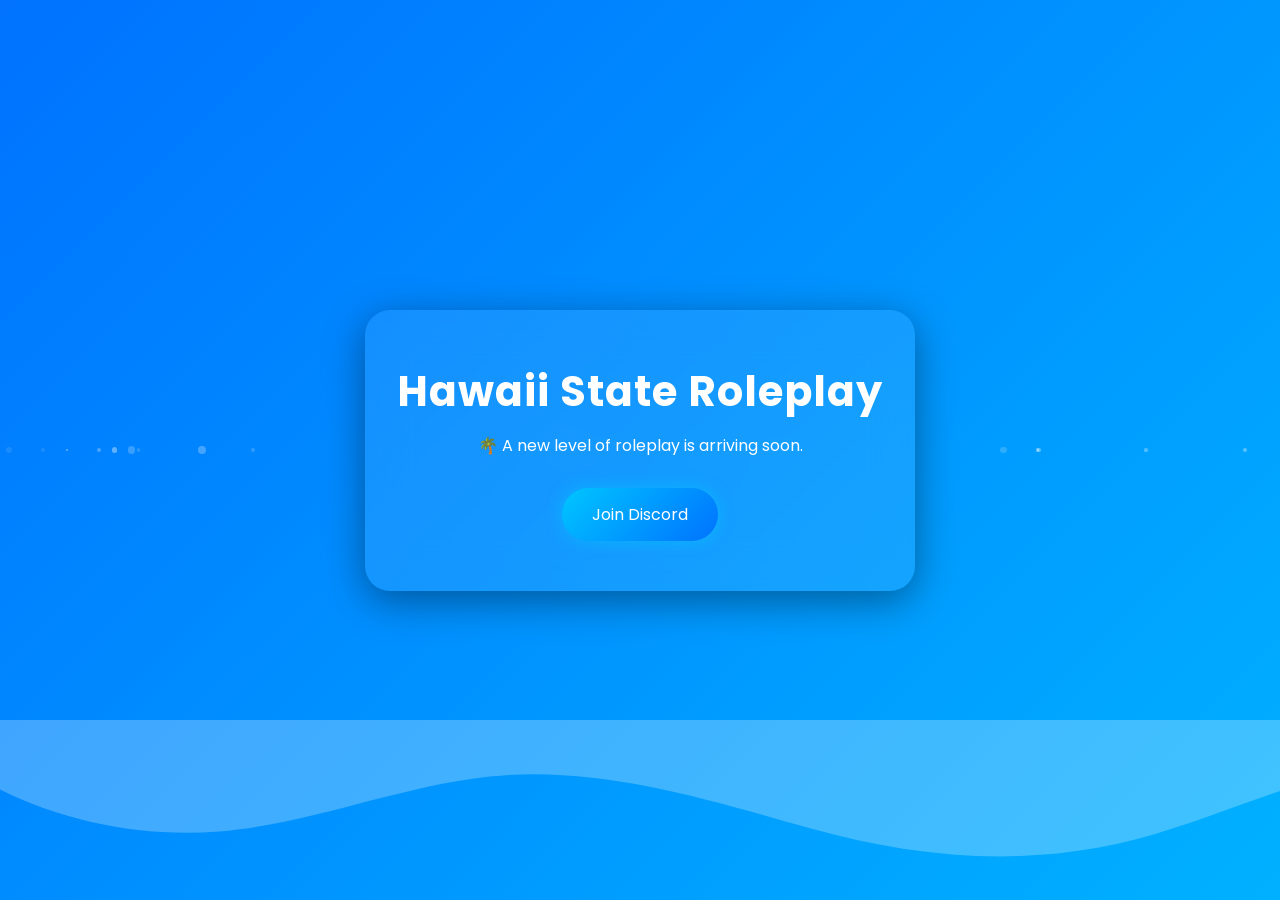
==== index.html @ 7d0d527f "." ====
<!DOCTYPE html>
<html lang="en">
<head>
<meta charset="UTF-8">
<meta name="viewport" content="width=device-width, initial-scale=1.0">
<title>Hawaii State Roleplay</title>

<link href="https://fonts.googleapis.com/css2?family=Poppins:wght@300;500;700&display=swap" rel="stylesheet">

<style>
* {
  margin: 0;
  padding: 0;
  box-sizing: border-box;
  font-family: 'Poppins', sans-serif;
}

body {
  height: 100vh;
  overflow: hidden;
  display: flex;
  align-items: center;
  justify-content: center;
  color: white;
  background: linear-gradient(-45deg, #ff7e5f, #feb47b, #00c6ff, #0072ff);
  background-size: 400% 400%;
  animation: gradientShift 12s ease infinite;
}

/* animated gradient */
@keyframes gradientShift {
  0% { background-position: 0% 50%; }
  50% { background-position: 100% 50%; }
  100% { background-position: 0% 50%; }
}

/* GLASS CARD */
.card {
  position: relative;
  z-index: 5;
  width: 90%;
  max-width: 550px;
  padding: 50px 30px;
  border-radius: 25px;
  background: rgba(255,255,255,0.08);
  backdrop-filter: blur(20px);
  box-shadow: 0 10px 40px rgba(0,0,0,0.4);
  text-align: center;
}

/* TITLE */
h1 {
  font-size: 2.6rem;
  font-weight: 700;
  letter-spacing: 1px;
  animation: fadeUp 1s ease forwards;
}

/* subtitle */
p {
  margin-top: 10px;
  font-size: 1rem;
  opacity: 0.85;
  animation: fadeUp 1.4s ease forwards;
}

/* button */
.btn {
  margin-top: 30px;
  display: inline-block;
  padding: 14px 30px;
  border-radius: 40px;
  text-decoration: none;
  color: white;
  background: linear-gradient(135deg, #00c6ff, #0072ff);
  box-shadow: 0 0 15px rgba(0,198,255,0.6);
  transition: all 0.3s ease;
}

.btn:hover {
  transform: translateY(-3px) scale(1.05);
  box-shadow: 0 0 25px rgba(0,198,255,1);
}

/* fade animation */
@keyframes fadeUp {
  from { opacity: 0; transform: translateY(25px); }
  to { opacity: 1; transform: translateY(0); }
}

/* SVG WAVES */
.wave-container {
  position: absolute;
  bottom: 0;
  width: 100%;
  overflow: hidden;
  line-height: 0;
}

.wave-container svg {
  position: relative;
  display: block;
  width: calc(130% + 1.3px);
  height: 180px;
  animation: waveAnim 10s linear infinite;
}

@keyframes waveAnim {
  0% { transform: translateX(0); }
  100% { transform: translateX(-200px); }
}

/* PARTICLES */
.particle {
  position: absolute;
  background: rgba(255,255,255,0.4);
  border-radius: 50%;
  animation: floatUp linear infinite;
}

@keyframes floatUp {
  from { transform: translateY(100vh) scale(0.5); }
  to { transform: translateY(-10vh) scale(1); }
}

/* MOBILE */
@media (max-width: 500px) {
  h1 { font-size: 1.9rem; }
}
</style>
</head>

<body>

<div class="card">
  <h1>Hawaii State Roleplay</h1>
  <p>🌴 A new level of roleplay is arriving soon.</p>
  <a href="#" class="btn">Join Discord</a>
</div>

<!-- WAVES -->
<div class="wave-container">
<svg viewBox="0 0 1200 120" preserveAspectRatio="none">
  <path d="M0,0V46.29c47.79,22,103.59,32,158,28,70.36-5.37,136.33-33.31,206.8-37.5C438.64,32.43,512.34,53.67,583,72c69.27,18,138.3,24.88,209,13.08,36.15-6,69.85-17.84,104.45-29.34C989.49,25,1113-14.29,1200,5.68V0Z"
  opacity=".25" fill="#ffffff"></path>
</svg>
</div>

<script>
/* PARTICLE GENERATOR */
for (let i = 0; i < 25; i++) {
  let p = document.createElement("div");
  p.className = "particle";

  let size = Math.random() * 6 + 2;
  p.style.width = size + "px";
  p.style.height = size + "px";

  p.style.left = Math.random() * 100 + "vw";
  p.style.animationDuration = (Math.random() * 10 + 5) + "s";
  p.style.opacity = Math.random();

  document.body.appendChild(p);
}
</script>

</body>
</html>
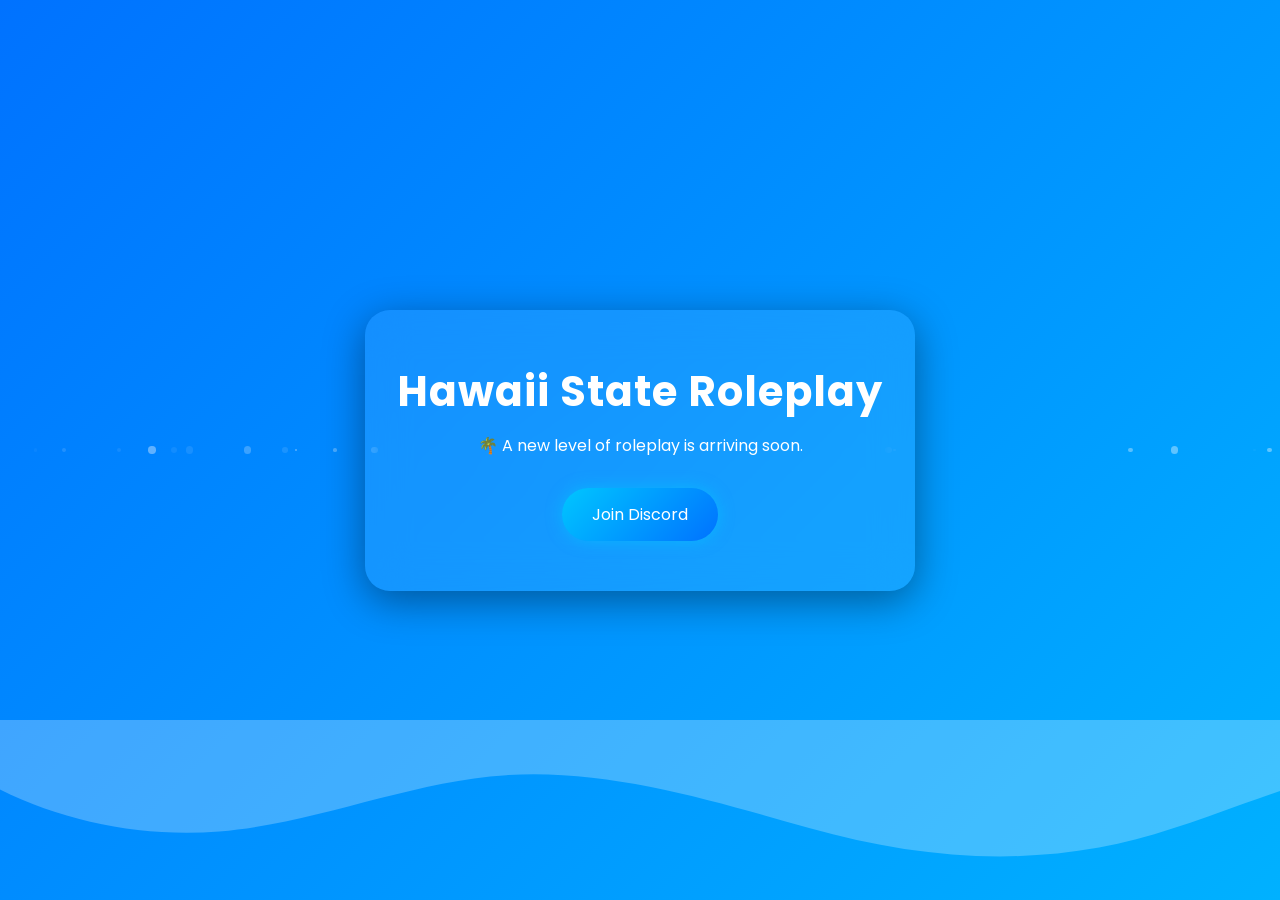
==== commit 71e85053: "Update Discord link in the call-to-action button" ====
--- a/index.html
+++ b/index.html
@@ -135,7 +135,7 @@
 <div class="card">
   <h1>Hawaii State Roleplay</h1>
   <p>🌴 A new level of roleplay is arriving soon.</p>
-  <a href="#" class="btn">Join Discord</a>
+  <a href="https://discord.gg/hsrp" class="btn" target="_blank" rel="noopener noreferrer">Join Discord</a>
 </div>
 
 <!-- WAVES -->
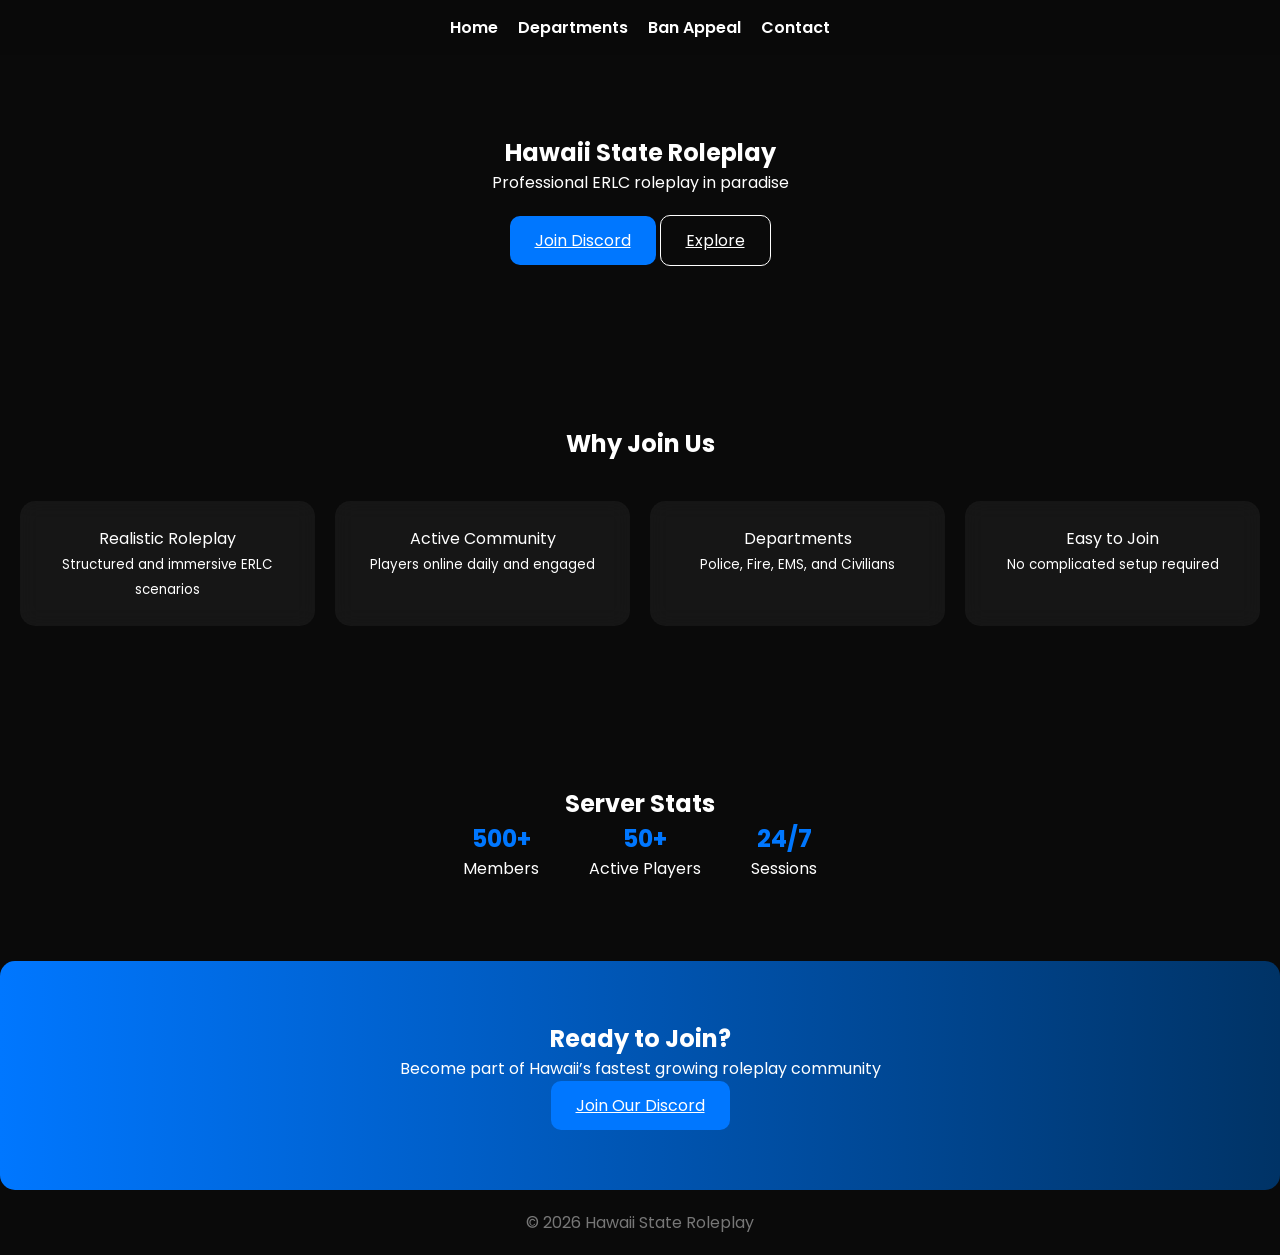
==== commit 8cff1963: "Initialize project structure with HTML, CSS, and JavaScript files" ====
--- a/index.html
+++ b/index.html
@@ -4,165 +4,60 @@
 <meta charset="UTF-8">
 <meta name="viewport" content="width=device-width, initial-scale=1.0">
 <title>Hawaii State Roleplay</title>
-
-<link href="https://fonts.googleapis.com/css2?family=Poppins:wght@300;500;700&display=swap" rel="stylesheet">
-
-<style>
-* {
-  margin: 0;
-  padding: 0;
-  box-sizing: border-box;
-  font-family: 'Poppins', sans-serif;
-}
-
-body {
-  height: 100vh;
-  overflow: hidden;
-  display: flex;
-  align-items: center;
-  justify-content: center;
-  color: white;
-  background: linear-gradient(-45deg, #ff7e5f, #feb47b, #00c6ff, #0072ff);
-  background-size: 400% 400%;
-  animation: gradientShift 12s ease infinite;
-}
-
-/* animated gradient */
-@keyframes gradientShift {
-  0% { background-position: 0% 50%; }
-  50% { background-position: 100% 50%; }
-  100% { background-position: 0% 50%; }
-}
-
-/* GLASS CARD */
-.card {
-  position: relative;
-  z-index: 5;
-  width: 90%;
-  max-width: 550px;
-  padding: 50px 30px;
-  border-radius: 25px;
-  background: rgba(255,255,255,0.08);
-  backdrop-filter: blur(20px);
-  box-shadow: 0 10px 40px rgba(0,0,0,0.4);
-  text-align: center;
-}
-
-/* TITLE */
-h1 {
-  font-size: 2.6rem;
-  font-weight: 700;
-  letter-spacing: 1px;
-  animation: fadeUp 1s ease forwards;
-}
-
-/* subtitle */
-p {
-  margin-top: 10px;
-  font-size: 1rem;
-  opacity: 0.85;
-  animation: fadeUp 1.4s ease forwards;
-}
-
-/* button */
-.btn {
-  margin-top: 30px;
-  display: inline-block;
-  padding: 14px 30px;
-  border-radius: 40px;
-  text-decoration: none;
-  color: white;
-  background: linear-gradient(135deg, #00c6ff, #0072ff);
-  box-shadow: 0 0 15px rgba(0,198,255,0.6);
-  transition: all 0.3s ease;
-}
-
-.btn:hover {
-  transform: translateY(-3px) scale(1.05);
-  box-shadow: 0 0 25px rgba(0,198,255,1);
-}
-
-/* fade animation */
-@keyframes fadeUp {
-  from { opacity: 0; transform: translateY(25px); }
-  to { opacity: 1; transform: translateY(0); }
-}
-
-/* SVG WAVES */
-.wave-container {
-  position: absolute;
-  bottom: 0;
-  width: 100%;
-  overflow: hidden;
-  line-height: 0;
-}
-
-.wave-container svg {
-  position: relative;
-  display: block;
-  width: calc(130% + 1.3px);
-  height: 180px;
-  animation: waveAnim 10s linear infinite;
-}
-
-@keyframes waveAnim {
-  0% { transform: translateX(0); }
-  100% { transform: translateX(-200px); }
-}
-
-/* PARTICLES */
-.particle {
-  position: absolute;
-  background: rgba(255,255,255,0.4);
-  border-radius: 50%;
-  animation: floatUp linear infinite;
-}
-
-@keyframes floatUp {
-  from { transform: translateY(100vh) scale(0.5); }
-  to { transform: translateY(-10vh) scale(1); }
-}
-
-/* MOBILE */
-@media (max-width: 500px) {
-  h1 { font-size: 1.9rem; }
-}
-</style>
+<link rel="stylesheet" href="css/style.css">
+<link href="https://fonts.googleapis.com/css2?family=Poppins:wght@300;400;600&display=swap" rel="stylesheet">
 </head>
-
 <body>
 
-<div class="card">
+<nav>
+  <a href="index.html">Home</a>
+  <a href="departments.html">Departments</a>
+  <a href="ban-appeal.html">Ban Appeal</a>
+  <a href="contact.html">Contact</a>
+</nav>
+
+<!-- HERO -->
+<section class="section hero fade-in">
   <h1>Hawaii State Roleplay</h1>
-  <p>🌴 A new level of roleplay is arriving soon.</p>
-  <a href="https://discord.gg/hsrp" class="btn" target="_blank" rel="noopener noreferrer">Join Discord</a>
-</div>
+  <p>Professional ERLC roleplay in paradise</p>
+  <div style="margin-top:20px;">
+    <a href="#" class="btn btn-primary">Join Discord</a>
+    <a href="#departments" class="btn btn-secondary">Explore</a>
+  </div>
+</section>
 
-<!-- WAVES -->
-<div class="wave-container">
-<svg viewBox="0 0 1200 120" preserveAspectRatio="none">
-  <path d="M0,0V46.29c47.79,22,103.59,32,158,28,70.36-5.37,136.33-33.31,206.8-37.5C438.64,32.43,512.34,53.67,583,72c69.27,18,138.3,24.88,209,13.08,36.15-6,69.85-17.84,104.45-29.34C989.49,25,1113-14.29,1200,5.68V0Z"
-  opacity=".25" fill="#ffffff"></path>
-</svg>
-</div>
+<!-- Features -->
+<section class="section fade-in">
+  <h2>Why Join Us</h2>
+  <div class="grid grid-4">
+    <div class="card">Realistic Roleplay<br><small>Structured and immersive ERLC scenarios</small></div>
+    <div class="card">Active Community<br><small>Players online daily and engaged</small></div>
+    <div class="card">Departments<br><small>Police, Fire, EMS, and Civilians</small></div>
+    <div class="card">Easy to Join<br><small>No complicated setup required</small></div>
+  </div>
+</section>
 
-<script>
-/* PARTICLE GENERATOR */
-for (let i = 0; i < 25; i++) {
-  let p = document.createElement("div");
-  p.className = "particle";
+<!-- Stats -->
+<section class="section fade-in">
+  <h2>Server Stats</h2>
+  <div class="stats">
+    <div class="stat"><h2>500+</h2><p>Members</p></div>
+    <div class="stat"><h2>50+</h2><p>Active Players</p></div>
+    <div class="stat"><h2>24/7</h2><p>Sessions</p></div>
+  </div>
+</section>
 
-  let size = Math.random() * 6 + 2;
-  p.style.width = size + "px";
-  p.style.height = size + "px";
+<!-- CTA -->
+<section class="section cta fade-in">
+  <h2>Ready to Join?</h2>
+  <p>Become part of Hawaii’s fastest growing roleplay community</p>
+  <a href="#" class="btn btn-primary">Join Our Discord</a>
+</section>
 
-  p.style.left = Math.random() * 100 + "vw";
-  p.style.animationDuration = (Math.random() * 10 + 5) + "s";
-  p.style.opacity = Math.random();
+<footer>
+  © 2026 Hawaii State Roleplay
+</footer>
 
-  document.body.appendChild(p);
-}
-</script>
-
+<script src="js/main.js"></script>
 </body>
 </html>
--- a/css/style.css
+++ b/css/style.css
@@ -0,0 +1,47 @@
+/* Fonts & reset */
+* { margin:0; padding:0; box-sizing:border-box; font-family: 'Poppins', sans-serif; }
+body { background:#0a0a0a; color:white; scroll-behavior:smooth; }
+
+/* Navbar */
+nav {
+  background: rgba(10,10,10,0.85);
+  backdrop-filter: blur(10px);
+  display:flex; justify-content:center; gap:20px; padding:15px 0;
+  position:sticky; top:0; z-index:1000;
+}
+nav a { color:white; text-decoration:none; font-weight:600; transition:0.3s; }
+nav a:hover { color:#00aaff; }
+
+/* Buttons */
+.btn { padding:12px 25px; border-radius:10px; border:none; cursor:pointer; transition:0.3s; display:inline-block; }
+.btn-primary { background:#0077ff; color:white; }
+.btn-secondary { background:transparent; border:1px solid white; color:white; }
+.btn:hover { transform: scale(1.05); }
+
+/* Sections */
+.section { padding:80px 20px; text-align:center; }
+.grid { display:grid; gap:20px; margin-top:40px; }
+@media(min-width:768px) { .grid-4 { grid-template-columns:repeat(4,1fr); } }
+
+/* Cards */
+.card { background: rgba(255,255,255,0.05); padding:25px; border-radius:15px; backdrop-filter:blur(10px); transition:0.3s; }
+.card:hover { transform:scale(1.05); }
+
+/* Stats */
+.stats { display:flex; justify-content:center; gap:50px; flex-wrap:wrap; }
+.stat h2 { color:#0077ff; }
+
+/* CTA */
+.cta { background: linear-gradient(to right,#0077ff,#003366); padding:60px 20px; border-radius:15px; }
+
+/* Footer */
+footer { padding:20px; text-align:center; color:#777; }
+
+/* Animations */
+.fade-in { opacity:0; transform: translateY(20px); transition: all 0.6s ease-out; }
+.appear { opacity:1; transform: translateY(0); }
+
+/* Forms */
+form { display:flex; flex-direction:column; gap:15px; max-width:500px; margin:0 auto; }
+input, textarea { padding:10px; border-radius:10px; border:none; }
+textarea { resize:none; }
